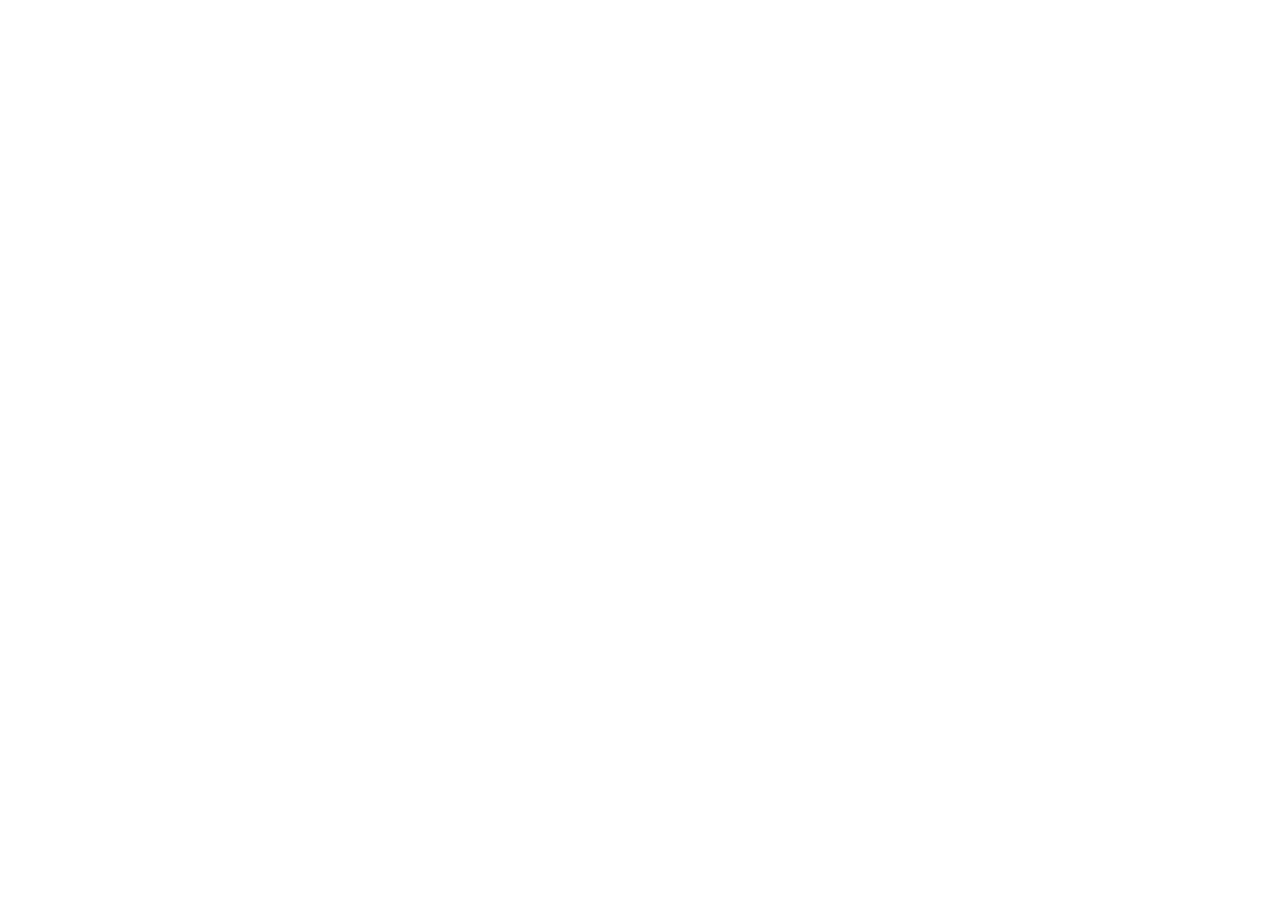
==== index.html @ 4904f3f3 "new project" ====
<!DOCTYPE html>
<html lang="en">
<head>
    <meta charset="UTF-8">
    <meta name="viewport" content="width=device-width, initial-scale=1.0">
    <meta http-equiv="X-UA-Compatible" content="ie=edge">
    <title>Document</title>

<link rel="stylesheet" href="https://stackpath.bootstrapcdn.com/bootstrap/4.3.1/css/bootstrap.min.css" integrity="sha384-ggOyR0iXCbMQv3Xipma34MD+dH/1fQ784/j6cY/iJTQUOhcWr7x9JvoRxT2MZw1T" crossorigin="anonymous">

</head>
<body>
    
<script src="https://cdn.jsdelivr.net/npm/@popperjs/core@2.11.8/dist/umd/popper.min.js" integrity="sha384-I7E8VVD/ismYTF4hNIPjVp/Zjvgyol6VFvRkX/vR+Vc4jQkC+hVqc2pM8ODewa9r" crossorigin="anonymous"></script>
<script src="https://cdn.jsdelivr.net/npm/bootstrap@5.3.8/dist/js/bootstrap.min.js" integrity="sha384-G/EV+4j2dNv+tEPo3++6LCgdCROaejBqfUeNjuKAiuXbjrxilcCdDz6ZAVfHWe1Y" crossorigin="anonymous"></script>
    



</body>
</html>
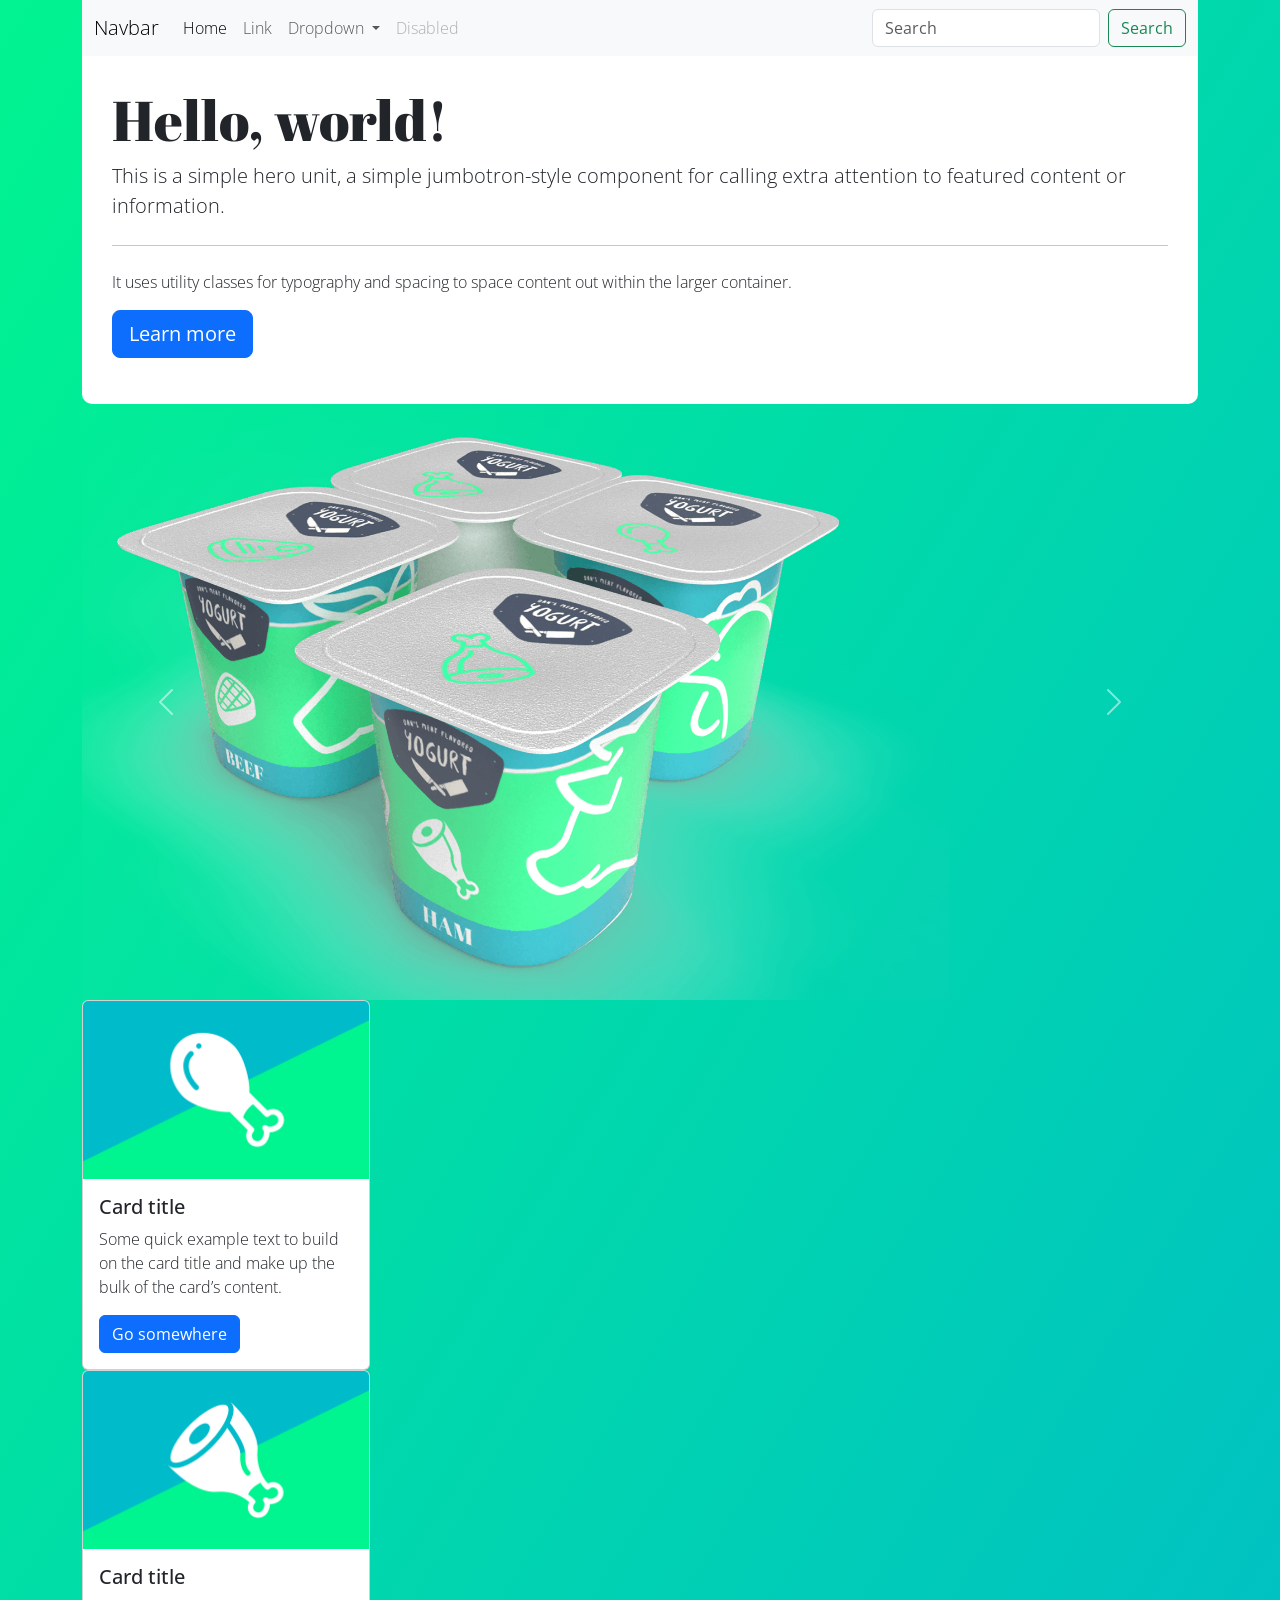
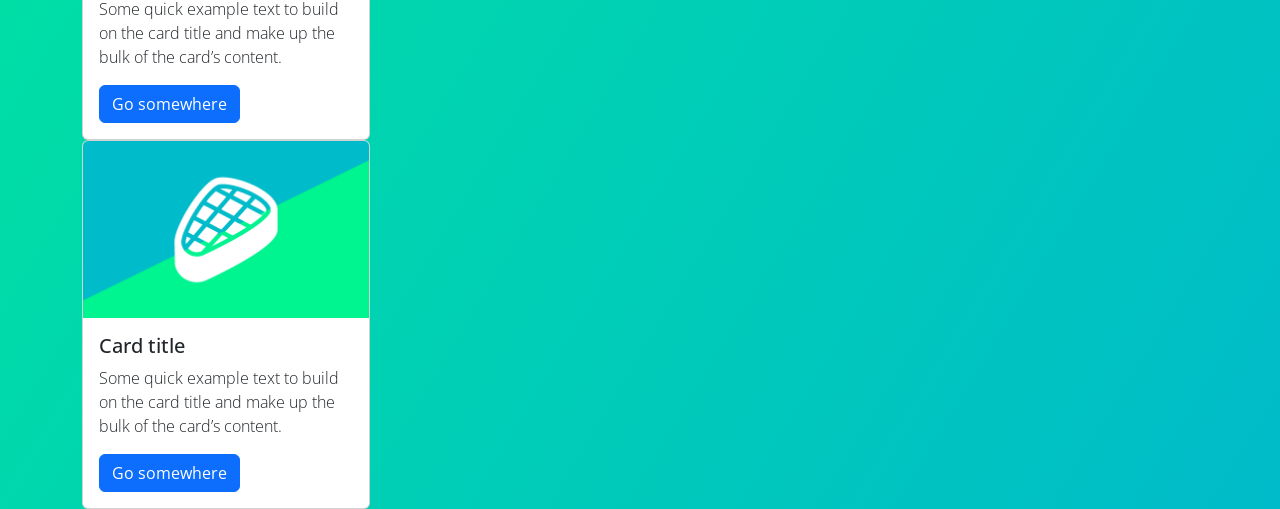
==== commit fa850bd1: "did a bunch of stuff" ====
--- a/index.html
+++ b/index.html
@@ -2,18 +2,133 @@
 <html lang="en">
 <head>
     <meta charset="UTF-8">
-    <meta name="viewport" content="width=device-width, initial-scale=1.0">
+    <meta name="viewport" content="width=device-width, initial-scale=1.0, shrink-to-fit=no"> 
     <meta http-equiv="X-UA-Compatible" content="ie=edge">
     <title>Document</title>
 
-<link rel="stylesheet" href="https://stackpath.bootstrapcdn.com/bootstrap/4.3.1/css/bootstrap.min.css" integrity="sha384-ggOyR0iXCbMQv3Xipma34MD+dH/1fQ784/j6cY/iJTQUOhcWr7x9JvoRxT2MZw1T" crossorigin="anonymous">
+    <link rel="preconnect" href="https://fonts.googleapis.com">
+<link rel="preconnect" href="https://fonts.gstatic.com" crossorigin>
+<link href="https://fonts.googleapis.com/css2?family=Abril+Fatface&family=Open+Sans:ital,wght@0,300..800;1,300..800&display=swap" rel="stylesheet">
+<!-- bootstrap 5.3.8 CSS -->
+<link href="https://cdn.jsdelivr.net/npm/bootstrap@5.3.8/dist/css/bootstrap.min.css" rel="stylesheet" integrity="sha384-sRIl4kxILFvY47J16cr9ZwB07vP4J8+LH7qKQnuqkuIAvNWLzeN8tE5YBujZqJLB" crossorigin="anonymous">
+<link rel="stylesheet" href="./style.css">
 
 </head>
 <body>
+ 
+    <div class=" container">
+
+        <!-- navigation bar -->
+        <nav class="navbar navbar-expand-lg bg-body-tertiary">
+  <div class="container-fluid">
+    <a class="navbar-brand" href="#">Navbar</a>
+    <button class="navbar-toggler" type="button" data-bs-toggle="collapse" data-bs-target="#navbarSupportedContent" aria-controls="navbarSupportedContent" aria-expanded="false" aria-label="Toggle navigation">
+      <span class="navbar-toggler-icon"></span>
+    </button>
+    <div class="collapse navbar-collapse" id="navbarSupportedContent">
+      <ul class="navbar-nav me-auto mb-2 mb-lg-0">
+        <li class="nav-item">
+          <a class="nav-link active" aria-current="page" href="#">Home</a>
+        </li>
+        <li class="nav-item">
+          <a class="nav-link" href="#">Link</a>
+        </li>
+        <li class="nav-item dropdown">
+          <a class="nav-link dropdown-toggle" href="#" role="button" data-bs-toggle="dropdown" aria-expanded="false">
+            Dropdown
+          </a>
+          <ul class="dropdown-menu">
+            <li><a class="dropdown-item" href="#">Action</a></li>
+            <li><a class="dropdown-item" href="#">Another action</a></li>
+            <li><hr class="dropdown-divider"></li>
+            <li><a class="dropdown-item" href="#">Something else here</a></li>
+          </ul>
+        </li>
+        <li class="nav-item">
+          <a class="nav-link disabled" aria-disabled="true">Disabled</a>
+        </li>
+      </ul>
+      <form class="d-flex" role="search">
+        <input class="form-control me-2" type="search" placeholder="Search" aria-label="Search"/>
+        <button class="btn btn-outline-success" type="submit">Search</button>
+      </form>
+    </div>
+  </div>
+</nav>
+
+<!-- Jumbotron -->
+
+<div class="jumbotron">
+  <h1 class="display-4">Hello, world!</h1>
+  <p class="lead">This is a simple hero unit, a simple jumbotron-style component for calling extra attention to featured content or information.</p>
+  <hr class="my-4">
+  <p>It uses utility classes for typography and spacing to space content out within the larger container.</p>
+  <p class="lead">
+    <a class="btn btn-primary btn-lg" href="#" role="button">Learn more</a>
+  </p>
+</div>
+<!-- carousel -->
+<div id="carouselExampleAutoplaying" class="carousel slide" data-bs-ride="carousel">
+  <div class="carousel-inner">
+    <div class="carousel-item active">
+      <img src="./img/yogurt-1.png" class="d-block w-100" alt="...">
+    </div>
+    <div class="carousel-item">
+      <img src="./img/yogurt-2.png" class="d-block w-100" alt="...">
+    </div>
+    <div class="carousel-item">
+      <img src="./img/yogurt-3.png" class="d-block w-100" alt="...">
+    </div>
+  </div>
+  <button class="carousel-control-prev" type="button" data-bs-target="#carouselExampleAutoplaying" data-bs-slide="prev">
+    <span class="carousel-control-prev-icon" aria-hidden="true"></span>
+    <span class="visually-hidden">Previous</span>
+  </button>
+  <button class="carousel-control-next" type="button" data-bs-target="#carouselExampleAutoplaying" data-bs-slide="next">
+    <span class="carousel-control-next-icon" aria-hidden="true"></span>
+    <span class="visually-hidden">Next</span>
+  </button>
+</div>
+
+<!-- cards -->
+ <div class="card" style="width: 18rem;">
+  <img src="./img/product1.png" class="card-img-top" alt="...">
+  <div class="card-body">
+    <h5 class="card-title">Card title</h5>
+    <p class="card-text">Some quick example text to build on the card title and make up the bulk of the card’s content.</p>
+    <a href="#" class="btn btn-primary">Go somewhere</a>
+  </div>
+</div>
+
+<div class="card" style="width: 18rem;">
+  <img src="./img/product2.png" class="card-img-top" alt="...">
+  <div class="card-body">
+    <h5 class="card-title">Card title</h5>
+    <p class="card-text">Some quick example text to build on the card title and make up the bulk of the card’s content.</p>
+    <a href="#" class="btn btn-primary">Go somewhere</a>
+  </div>
+</div>
+
+<div class="card" style="width: 18rem;">
+  <img src="./img/product3.png" class="card-img-top" alt="...">
+  <div class="card-body">
+    <h5 class="card-title">Card title</h5>
+    <p class="card-text">Some quick example text to build on the card title and make up the bulk of the card’s content.</p>
+    <a href="#" class="btn btn-primary">Go somewhere</a>
+  </div>
+</div>
+
+
+    </div>
+        
+   
+
+    <!-- this is bootstrapJS -->
     
-<script src="https://cdn.jsdelivr.net/npm/@popperjs/core@2.11.8/dist/umd/popper.min.js" integrity="sha384-I7E8VVD/ismYTF4hNIPjVp/Zjvgyol6VFvRkX/vR+Vc4jQkC+hVqc2pM8ODewa9r" crossorigin="anonymous"></script>
-<script src="https://cdn.jsdelivr.net/npm/bootstrap@5.3.8/dist/js/bootstrap.min.js" integrity="sha384-G/EV+4j2dNv+tEPo3++6LCgdCROaejBqfUeNjuKAiuXbjrxilcCdDz6ZAVfHWe1Y" crossorigin="anonymous"></script>
-    
+<!-- <script src="https://cdn.jsdelivr.net/npm/@popperjs/core@2.11.8/dist/umd/popper.min.js" integrity="sha384-I7E8VVD/ismYTF4hNIPjVp/Zjvgyol6VFvRkX/vR+Vc4jQkC+hVqc2pM8ODewa9r" crossorigin="anonymous"></script>
+<script src="https://cdn.jsdelivr.net/npm/bootstrap@5.3.8/dist/js/bootstrap.min.js" integrity="sha384-G/EV+4j2dNv+tEPo3++6LCgdCROaejBqfUeNjuKAiuXbjrxilcCdDz6ZAVfHWe1Y" crossorigin="anonymous"></script> -->
+  
+<script src="https://cdn.jsdelivr.net/npm/bootstrap@5.3.8/dist/js/bootstrap.bundle.min.js" integrity="sha384-FKyoEForCGlyvwx9Hj09JcYn3nv7wiPVlz7YYwJrWVcXK/BmnVDxM+D2scQbITxI" crossorigin="anonymous"></script>
 
 
 
--- a/style.css
+++ b/style.css
@@ -0,0 +1,17 @@
+body {
+    font-family: 'Open Sans', sans-serif;
+    font-weight: 300;
+    background-image: linear-gradient(to bottom right, #00F490 0%, #00BBC9 100%);
+}
+
+h1 {
+    font-family: 'Abril Fatface', cursive;
+    
+}
+
+.jumbotron {
+    background-color: rgb(255, 255, 255);
+    padding: 30px;
+    border-radius: 0 0 10px 10px;
+}
+
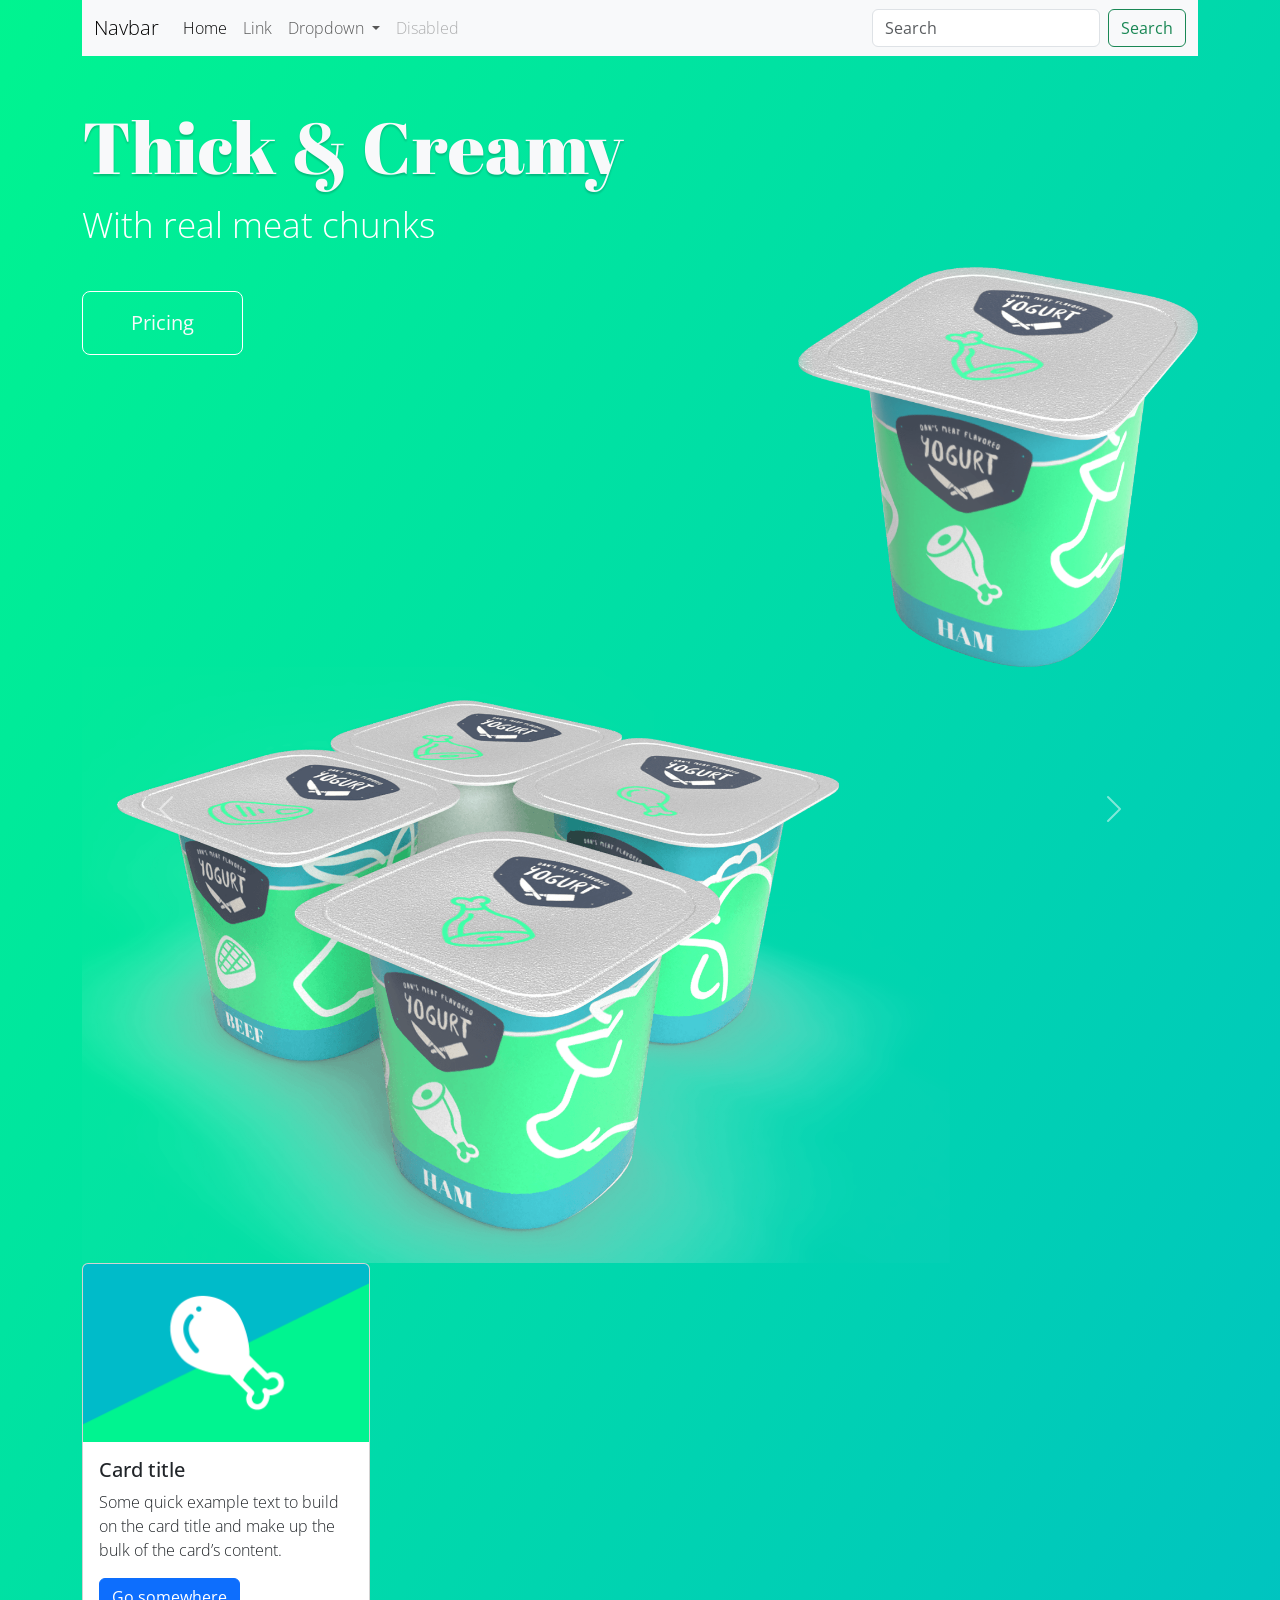
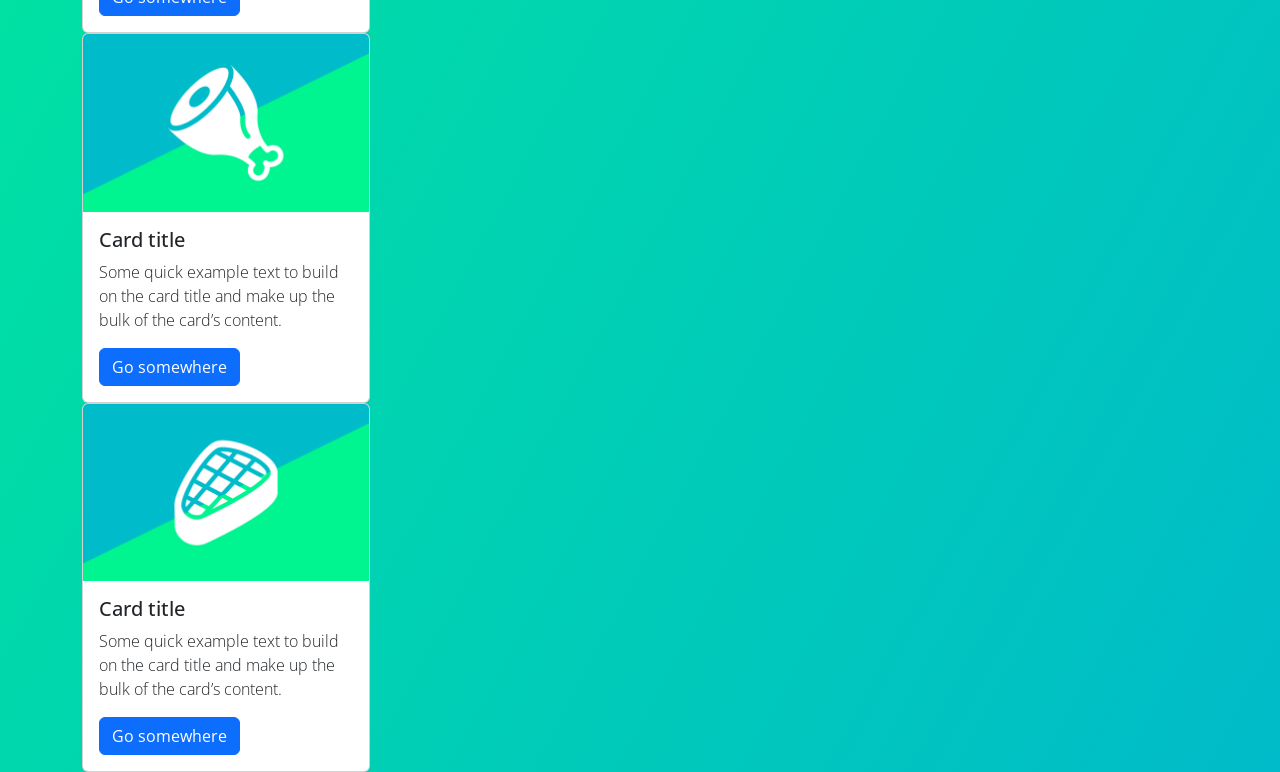
==== commit 8583566a: "did a bunch of stuff 2" ====
--- a/index.html
+++ b/index.html
@@ -59,14 +59,16 @@
 <!-- Jumbotron -->
 
 <div class="jumbotron">
-  <h1 class="display-4">Hello, world!</h1>
-  <p class="lead">This is a simple hero unit, a simple jumbotron-style component for calling extra attention to featured content or information.</p>
-  <hr class="my-4">
-  <p>It uses utility classes for typography and spacing to space content out within the larger container.</p>
-  <p class="lead">
-    <a class="btn btn-primary btn-lg" href="#" role="button">Learn more</a>
-  </p>
+  <h1 class="display-2 text-light drop-shadow mt-5">Thick & Creamy </h1>
+  <p class="lead">With real meat chunks</p>
+  
+    <a class="btn btn-outline-light btn-lg mt-4 px-5 py-3 " href="#" role="button">Pricing</a>
+  
+<img src="img/hero1.png" alt="hero image "class="rounded float-end" style="width: 400px; height: 400px; ">
+
 </div>
+
+
 <!-- carousel -->
 <div id="carouselExampleAutoplaying" class="carousel slide" data-bs-ride="carousel">
   <div class="carousel-inner">
@@ -124,9 +126,6 @@
    
 
     <!-- this is bootstrapJS -->
-    
-<!-- <script src="https://cdn.jsdelivr.net/npm/@popperjs/core@2.11.8/dist/umd/popper.min.js" integrity="sha384-I7E8VVD/ismYTF4hNIPjVp/Zjvgyol6VFvRkX/vR+Vc4jQkC+hVqc2pM8ODewa9r" crossorigin="anonymous"></script>
-<script src="https://cdn.jsdelivr.net/npm/bootstrap@5.3.8/dist/js/bootstrap.min.js" integrity="sha384-G/EV+4j2dNv+tEPo3++6LCgdCROaejBqfUeNjuKAiuXbjrxilcCdDz6ZAVfHWe1Y" crossorigin="anonymous"></script> -->
   
 <script src="https://cdn.jsdelivr.net/npm/bootstrap@5.3.8/dist/js/bootstrap.bundle.min.js" integrity="sha384-FKyoEForCGlyvwx9Hj09JcYn3nv7wiPVlz7YYwJrWVcXK/BmnVDxM+D2scQbITxI" crossorigin="anonymous"></script>
 
--- a/style.css
+++ b/style.css
@@ -1,7 +1,7 @@
 body {
     font-family: 'Open Sans', sans-serif;
     font-weight: 300;
-    background-image: linear-gradient(to bottom right, #00F490 0%, #00BBC9 100%);
+    background-image: linear-gradient(to bottom right, #00F490 , #00BBC9 );
 }
 
 h1 {
@@ -10,8 +10,25 @@
 }
 
 .jumbotron {
-    background-color: rgb(255, 255, 255);
-    padding: 30px;
-    border-radius: 0 0 10px 10px;
+    background-color: rgba(255, 255, 255, 0);
+    
 }
 
+.drop-shadow {
+    text-shadow: 0px 2px 2px rgba(0, 0, 0, 0.196);
+}
+.lead {
+    font-size: 2.2rem;
+    color: white;
+}
+
+.btn-outline-light {
+    border-color: white;
+    
+}
+
+
+.btn-outline-light:hover {
+    background-color: white;
+    
+}
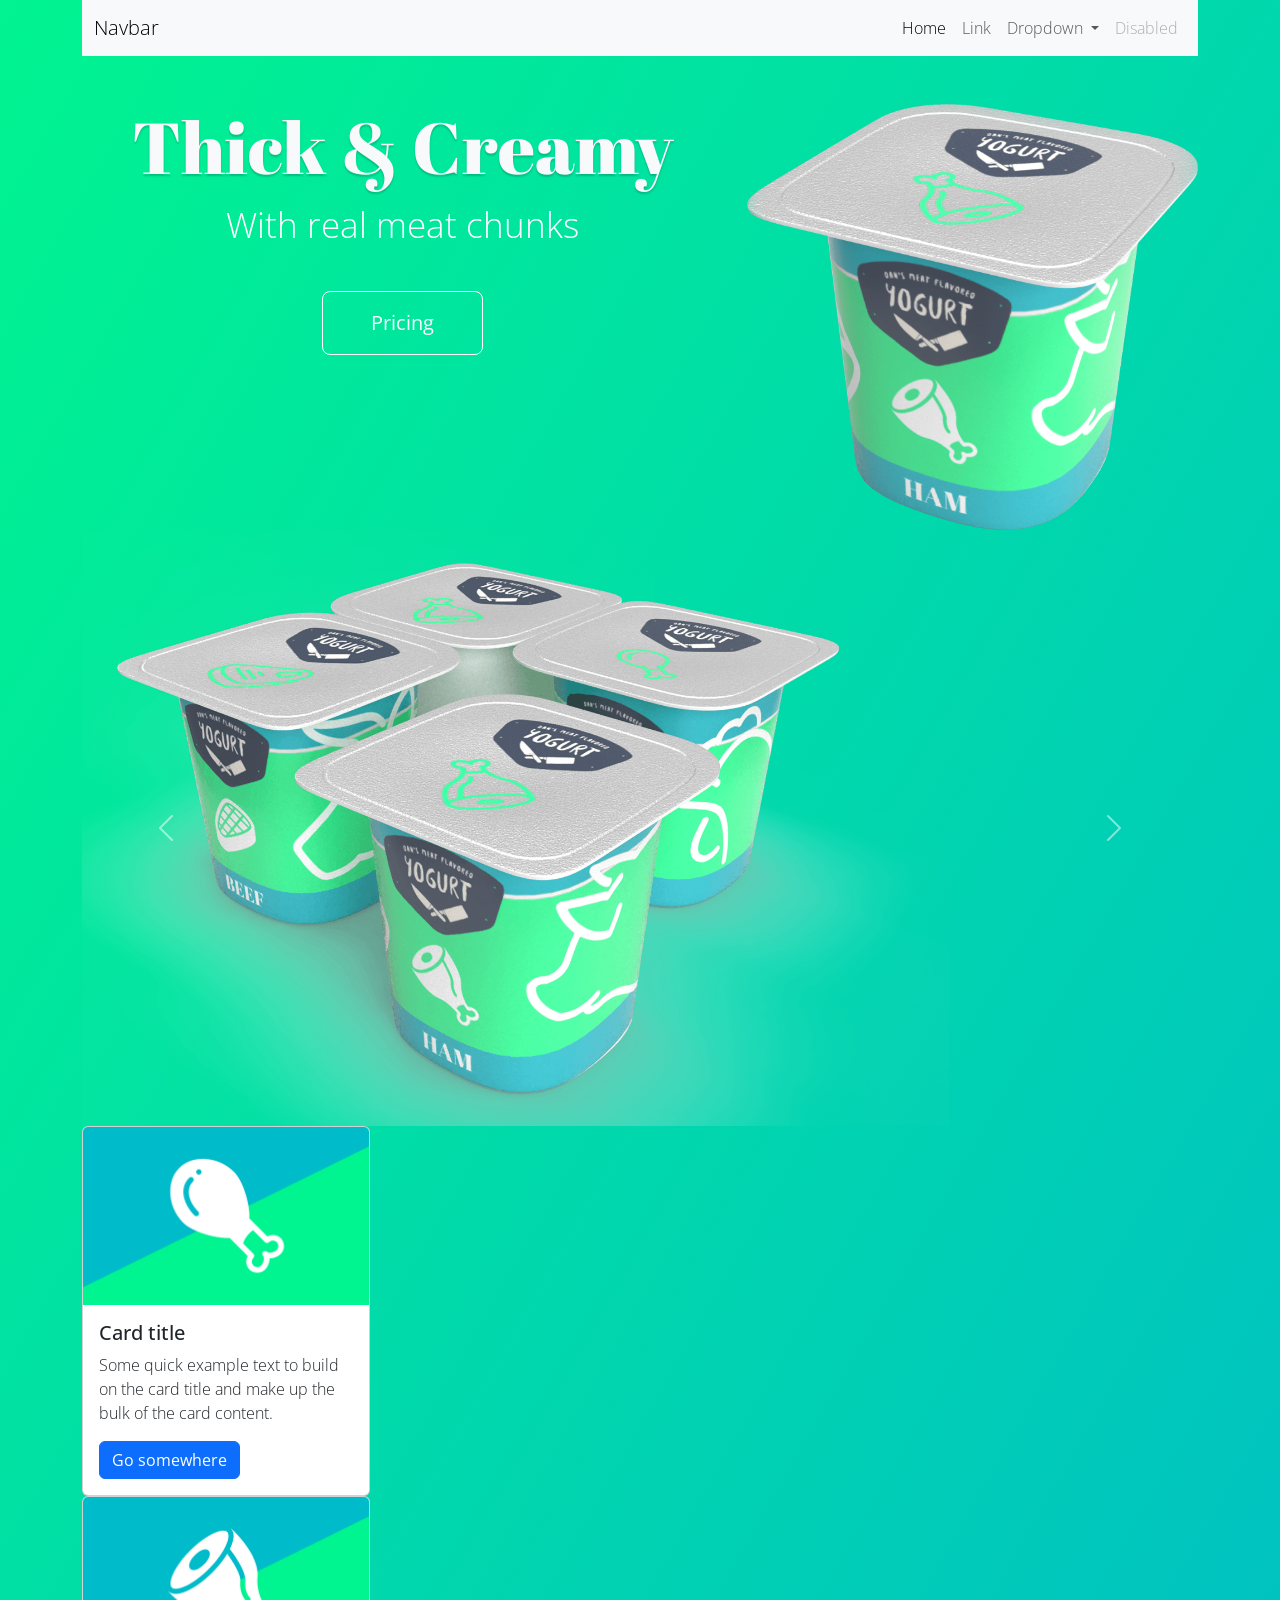
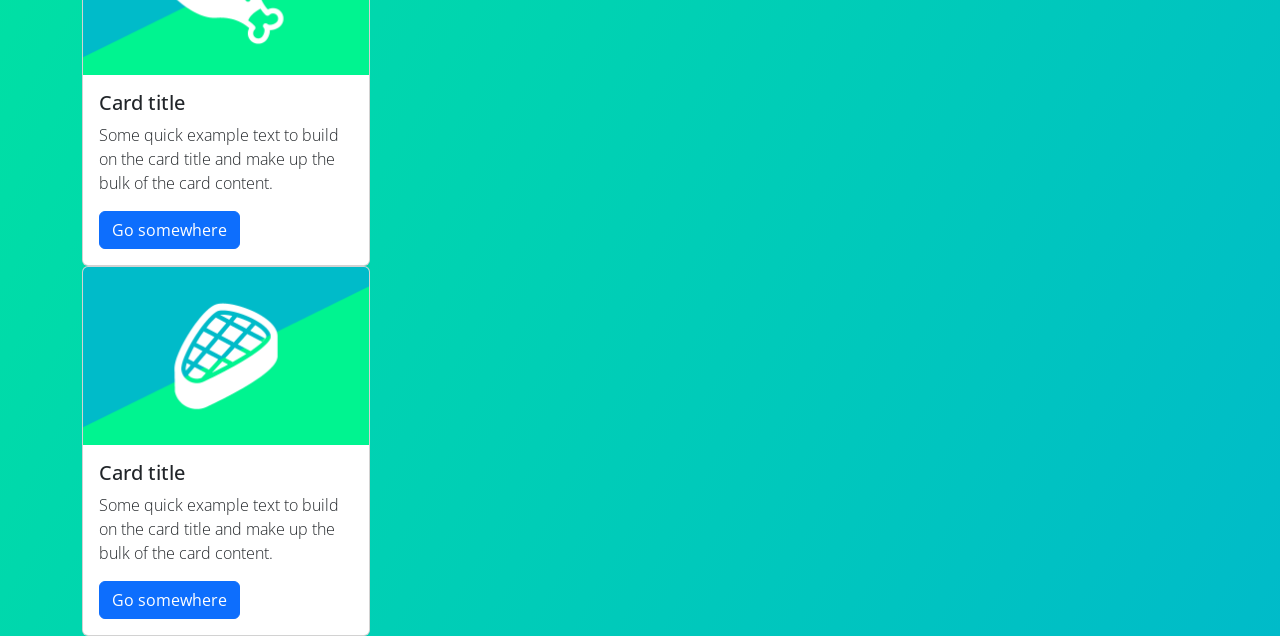
==== commit 9dbdefa0: "navbar" ====
--- a/index.html
+++ b/index.html
@@ -1,135 +1,151 @@
 <!DOCTYPE html>
 <html lang="en">
+
 <head>
-    <meta charset="UTF-8">
-    <meta name="viewport" content="width=device-width, initial-scale=1.0, shrink-to-fit=no"> 
-    <meta http-equiv="X-UA-Compatible" content="ie=edge">
-    <title>Document</title>
+  <meta charset="UTF-8">
+  <meta name="viewport" content="width=device-width, initial-scale=1.0, shrink-to-fit=no">
+  <meta http-equiv="X-UA-Compatible" content="ie=edge">
+  <title>Document</title>
 
-    <link rel="preconnect" href="https://fonts.googleapis.com">
-<link rel="preconnect" href="https://fonts.gstatic.com" crossorigin>
-<link href="https://fonts.googleapis.com/css2?family=Abril+Fatface&family=Open+Sans:ital,wght@0,300..800;1,300..800&display=swap" rel="stylesheet">
-<!-- bootstrap 5.3.8 CSS -->
-<link href="https://cdn.jsdelivr.net/npm/bootstrap@5.3.8/dist/css/bootstrap.min.css" rel="stylesheet" integrity="sha384-sRIl4kxILFvY47J16cr9ZwB07vP4J8+LH7qKQnuqkuIAvNWLzeN8tE5YBujZqJLB" crossorigin="anonymous">
-<link rel="stylesheet" href="./style.css">
+  <link rel="preconnect" href="https://fonts.googleapis.com">
+  <link rel="preconnect" href="https://fonts.gstatic.com" crossorigin>
+  <link
+    href="https://fonts.googleapis.com/css2?family=Abril+Fatface&family=Open+Sans:ital,wght@0,300..800;1,300..800&display=swap"
+    rel="stylesheet">
+  <!-- bootstrap 5.3.8 CSS -->
+  <link href="https://cdn.jsdelivr.net/npm/bootstrap@5.3.8/dist/css/bootstrap.min.css" rel="stylesheet"
+    integrity="sha384-sRIl4kxILFvY47J16cr9ZwB07vP4J8+LH7qKQnuqkuIAvNWLzeN8tE5YBujZqJLB" crossorigin="anonymous">
+  <link rel="stylesheet" href="./style.css">
 
 </head>
+
 <body>
- 
-    <div class=" container">
 
-        <!-- navigation bar -->
-        <nav class="navbar navbar-expand-lg bg-body-tertiary">
-  <div class="container-fluid">
-    <a class="navbar-brand" href="#">Navbar</a>
-    <button class="navbar-toggler" type="button" data-bs-toggle="collapse" data-bs-target="#navbarSupportedContent" aria-controls="navbarSupportedContent" aria-expanded="false" aria-label="Toggle navigation">
-      <span class="navbar-toggler-icon"></span>
-    </button>
-    <div class="collapse navbar-collapse" id="navbarSupportedContent">
-      <ul class="navbar-nav me-auto mb-2 mb-lg-0">
-        <li class="nav-item">
-          <a class="nav-link active" aria-current="page" href="#">Home</a>
-        </li>
-        <li class="nav-item">
-          <a class="nav-link" href="#">Link</a>
-        </li>
-        <li class="nav-item dropdown">
-          <a class="nav-link dropdown-toggle" href="#" role="button" data-bs-toggle="dropdown" aria-expanded="false">
-            Dropdown
-          </a>
-          <ul class="dropdown-menu">
-            <li><a class="dropdown-item" href="#">Action</a></li>
-            <li><a class="dropdown-item" href="#">Another action</a></li>
-            <li><hr class="dropdown-divider"></li>
-            <li><a class="dropdown-item" href="#">Something else here</a></li>
+  <div class=" container">
+
+    <!-- navigation bar -->
+    <nav class="navbar navbar-expand-lg bg-body-tertiary">
+      <div class="container-fluid">
+        <a class="navbar-brand" href="#">Navbar</a>
+        <button class="navbar-toggler" type="button" data-bs-toggle="collapse" data-bs-target="#navbarSupportedContent"
+          aria-controls="navbarSupportedContent" aria-expanded="false" aria-label="Toggle navigation">
+          <span class="navbar-toggler-icon"></span>
+        </button>
+        <div class="collapse navbar-collapse" id="navbarSupportedContent">
+          <ul class="navbar-nav ms-auto mb-2 mb-lg-0">
+            <li class="nav-item">
+              <a class="nav-link active" aria-current="page" href="#">Home</a>
+            </li>
+            <li class="nav-item">
+              <a class="nav-link" href="#">Link</a>
+            </li>
+            <li class="nav-item dropdown">
+              <a class="nav-link dropdown-toggle" href="#" role="button" data-bs-toggle="dropdown"
+                aria-expanded="false">
+                Dropdown
+              </a>
+              <ul class="dropdown-menu">
+                <li><a class="dropdown-item" href="#">Action</a></li>
+                <li><a class="dropdown-item" href="#">Another action</a></li>
+                <li>
+                  <hr class="dropdown-divider">
+                </li>
+                <li><a class="dropdown-item" href="#">Something else here</a></li>
+              </ul>
+            </li>
+            <li class="nav-item">
+              <a class="nav-link disabled" aria-disabled="true">Disabled</a>
+            </li>
           </ul>
-        </li>
-        <li class="nav-item">
-          <a class="nav-link disabled" aria-disabled="true">Disabled</a>
-        </li>
-      </ul>
-      <form class="d-flex" role="search">
-        <input class="form-control me-2" type="search" placeholder="Search" aria-label="Search"/>
-        <button class="btn btn-outline-success" type="submit">Search</button>
-      </form>
+          
+        </div>
+      </div>
+    </nav>
+
+    <!-- Jumbotron -->
+
+    <div class="jumbotron">
+      <div class="row">
+        <div class="col-12 col-md-7 text-center text-md-left"><h1 class="display-2 text-light drop-shadow mt-5">Thick & Creamy </h1>
+      <p class="lead">With real meat chunks</p>
+
+      <a class="btn btn-outline-light btn-lg mt-4 px-5 py-3 mb-5  mb-md-0" href="#" role="button">Pricing</a>
+
+      
+</div>
+        <div class="col-12 col-md-5 mt-5" mt-sm-0><img src="img/hero1.png" alt="hero image" class="img-fluid" ; ></div>
+      </div>
     </div>
-  </div>
-</nav>
 
-<!-- Jumbotron -->
+    <!-- carousel -->
+    <div id="carouselExampleAutoplaying" class="carousel slide" data-bs-ride="carousel">
+      <div class="carousel-inner">
+        <div class="carousel-item active">
+          <img src="./img/yogurt-1.png" class="d-block w-100" alt="...">
+        </div>
+        <div class="carousel-item">
+          <img src="./img/yogurt-2.png" class="d-block w-100" alt="...">
+        </div>
+        <div class="carousel-item">
+          <img src="./img/yogurt-3.png" class="d-block w-100" alt="...">
+        </div>
+      </div>
+      <button class="carousel-control-prev" type="button" data-bs-target="#carouselExampleAutoplaying"
+        data-bs-slide="prev">
+        <span class="carousel-control-prev-icon" aria-hidden="true"></span>
+        <span class="visually-hidden">Previous</span>
+      </button>
+      <button class="carousel-control-next" type="button" data-bs-target="#carouselExampleAutoplaying"
+        data-bs-slide="next">
+        <span class="carousel-control-next-icon" aria-hidden="true"></span>
+        <span class="visually-hidden">Next</span>
+      </button>
+    </div>
 
-<div class="jumbotron">
-  <h1 class="display-2 text-light drop-shadow mt-5">Thick & Creamy </h1>
-  <p class="lead">With real meat chunks</p>
-  
-    <a class="btn btn-outline-light btn-lg mt-4 px-5 py-3 " href="#" role="button">Pricing</a>
-  
-<img src="img/hero1.png" alt="hero image "class="rounded float-end" style="width: 400px; height: 400px; ">
+    <!-- cards -->
+    <div class="card" style="width: 18rem;">
+      <img src="./img/product1.png" class="card-img-top" alt="...">
+      <div class="card-body">
+        <h5 class="card-title">Card title</h5>
+        <p class="card-text">Some quick example text to build on the card title and make up the bulk of the card
+          content.</p>
+        <a href="#" class="btn btn-primary">Go somewhere</a>
+      </div>
+    </div>
 
-</div>
+    <div class="card" style="width: 18rem;">
+      <img src="./img/product2.png" class="card-img-top" alt="...">
+      <div class="card-body">
+        <h5 class="card-title">Card title</h5>
+        <p class="card-text">Some quick example text to build on the card title and make up the bulk of the card
+          content.</p>
+        <a href="#" class="btn btn-primary">Go somewhere</a>
+      </div>
+    </div>
+
+    <div class="card" style="width: 18rem;">
+      <img src="./img/product3.png" class="card-img-top" alt="...">
+      <div class="card-body">
+        <h5 class="card-title">Card title</h5>
+        <p class="card-text">Some quick example text to build on the card title and make up the bulk of the card
+          content.</p>
+        <a href="#" class="btn btn-primary">Go somewhere</a>
+      </div>
+    </div>
 
 
-<!-- carousel -->
-<div id="carouselExampleAutoplaying" class="carousel slide" data-bs-ride="carousel">
-  <div class="carousel-inner">
-    <div class="carousel-item active">
-      <img src="./img/yogurt-1.png" class="d-block w-100" alt="...">
-    </div>
-    <div class="carousel-item">
-      <img src="./img/yogurt-2.png" class="d-block w-100" alt="...">
-    </div>
-    <div class="carousel-item">
-      <img src="./img/yogurt-3.png" class="d-block w-100" alt="...">
-    </div>
   </div>
-  <button class="carousel-control-prev" type="button" data-bs-target="#carouselExampleAutoplaying" data-bs-slide="prev">
-    <span class="carousel-control-prev-icon" aria-hidden="true"></span>
-    <span class="visually-hidden">Previous</span>
-  </button>
-  <button class="carousel-control-next" type="button" data-bs-target="#carouselExampleAutoplaying" data-bs-slide="next">
-    <span class="carousel-control-next-icon" aria-hidden="true"></span>
-    <span class="visually-hidden">Next</span>
-  </button>
-</div>
-
-<!-- cards -->
- <div class="card" style="width: 18rem;">
-  <img src="./img/product1.png" class="card-img-top" alt="...">
-  <div class="card-body">
-    <h5 class="card-title">Card title</h5>
-    <p class="card-text">Some quick example text to build on the card title and make up the bulk of the card’s content.</p>
-    <a href="#" class="btn btn-primary">Go somewhere</a>
-  </div>
-</div>
-
-<div class="card" style="width: 18rem;">
-  <img src="./img/product2.png" class="card-img-top" alt="...">
-  <div class="card-body">
-    <h5 class="card-title">Card title</h5>
-    <p class="card-text">Some quick example text to build on the card title and make up the bulk of the card’s content.</p>
-    <a href="#" class="btn btn-primary">Go somewhere</a>
-  </div>
-</div>
-
-<div class="card" style="width: 18rem;">
-  <img src="./img/product3.png" class="card-img-top" alt="...">
-  <div class="card-body">
-    <h5 class="card-title">Card title</h5>
-    <p class="card-text">Some quick example text to build on the card title and make up the bulk of the card’s content.</p>
-    <a href="#" class="btn btn-primary">Go somewhere</a>
-  </div>
-</div>
 
 
-    </div>
-        
-   
 
-    <!-- this is bootstrapJS -->
-  
-<script src="https://cdn.jsdelivr.net/npm/bootstrap@5.3.8/dist/js/bootstrap.bundle.min.js" integrity="sha384-FKyoEForCGlyvwx9Hj09JcYn3nv7wiPVlz7YYwJrWVcXK/BmnVDxM+D2scQbITxI" crossorigin="anonymous"></script>
+  <!-- this is bootstrapJS -->
+
+  <script src="https://cdn.jsdelivr.net/npm/bootstrap@5.3.8/dist/js/bootstrap.bundle.min.js"
+    integrity="sha384-FKyoEForCGlyvwx9Hj09JcYn3nv7wiPVlz7YYwJrWVcXK/BmnVDxM+D2scQbITxI"
+    crossorigin="anonymous"></script>
 
 
 
 </body>
+
 </html>
--- a/style.css
+++ b/style.css
@@ -31,4 +31,10 @@
 .btn-outline-light:hover {
     background-color: white;
     
-}+}
+
+.mx-auto
+{
+    margin-right: none;
+}
+
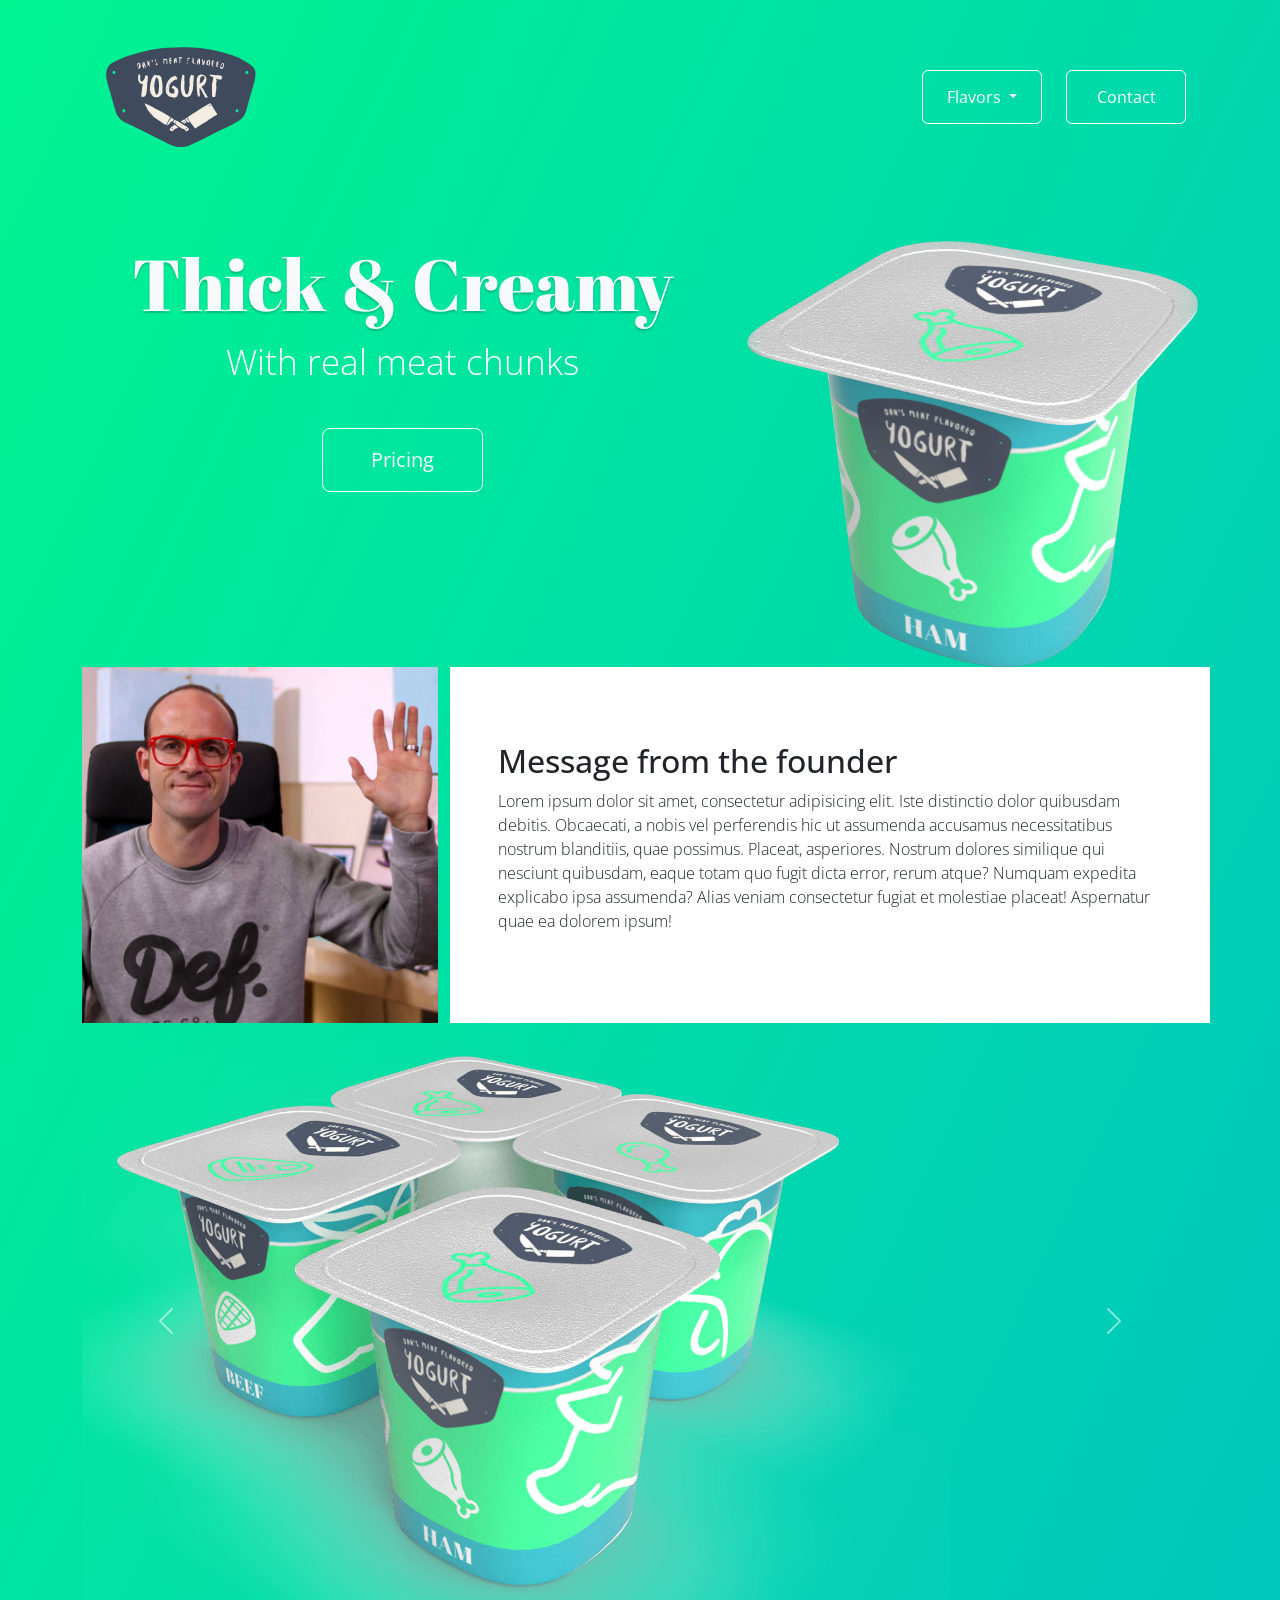
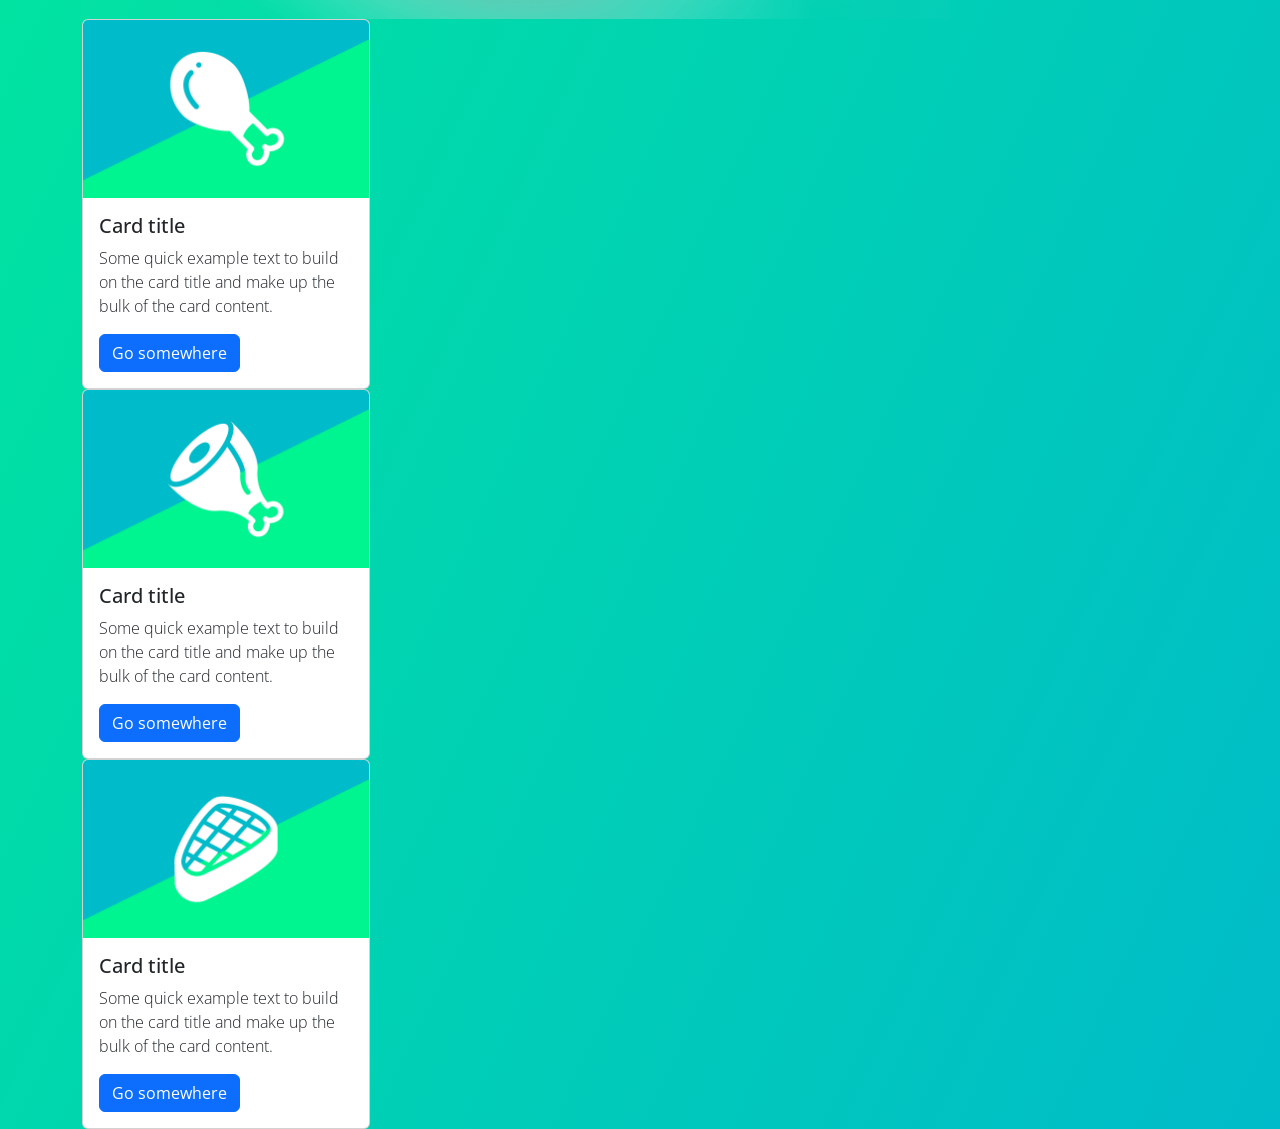
==== commit 5c098d84: "navbar and founder section" ====
--- a/index.html
+++ b/index.html
@@ -24,38 +24,46 @@
   <div class=" container">
 
     <!-- navigation bar -->
-    <nav class="navbar navbar-expand-lg bg-body-tertiary">
+    <nav class="navbar navbar-expand-lg navbar-dark sticky-top">
       <div class="container-fluid">
-        <a class="navbar-brand" href="#">Navbar</a>
+       <nav class="navbar ">
+  <div class="container-fluid">
+    <a class="navbar-brand" href="index.html">
+      <img src="./img/logo-dans-meat-yogurt.svg" alt="Dans Meat Yogurt logo" width="150" height="150" class="d-inline-block align-text-top">
+      
+    </a>
+  </div>
+</nav>
         <button class="navbar-toggler" type="button" data-bs-toggle="collapse" data-bs-target="#navbarSupportedContent"
           aria-controls="navbarSupportedContent" aria-expanded="false" aria-label="Toggle navigation">
           <span class="navbar-toggler-icon"></span>
         </button>
+
+            <!-- BUTTON DROPDOWN -->
+
         <div class="collapse navbar-collapse" id="navbarSupportedContent">
-          <ul class="navbar-nav ms-auto mb-2 mb-lg-0">
-            <li class="nav-item">
-              <a class="nav-link active" aria-current="page" href="#">Home</a>
-            </li>
-            <li class="nav-item">
-              <a class="nav-link" href="#">Link</a>
-            </li>
-            <li class="nav-item dropdown">
-              <a class="nav-link dropdown-toggle" href="#" role="button" data-bs-toggle="dropdown"
+          <ul class="navbar-nav ms-auto mb-2 mb-lg-0 float-end">
+            
+           <li class="nav-item dropdown btn btn-outline-light me-4"  style="width: 120px;">
+              <a class="nav-link dropdown-toggle text-white " href="#" role="button" data-bs-toggle="dropdown"
                 aria-expanded="false">
-                Dropdown
+                Flavors
               </a>
               <ul class="dropdown-menu">
-                <li><a class="dropdown-item" href="#">Action</a></li>
-                <li><a class="dropdown-item" href="#">Another action</a></li>
-                <li>
-                  <hr class="dropdown-divider">
-                </li>
-                <li><a class="dropdown-item" href="#">Something else here</a></li>
+                <li><a class="dropdown-item" href="#">Ham</a></li>
+                <li><a class="dropdown-item" href="#">Beef</a></li>
+                <li><a class="dropdown-item" href="#">Chicken</a></li>
+                <li><a class="dropdown-item" href="#">Fish</a></li>
               </ul>
             </li>
-            <li class="nav-item">
-              <a class="nav-link disabled" aria-disabled="true">Disabled</a>
+
+            <!-- BUTTON NORMAL -->
+
+            <li class="nav-item btn btn-outline-light " style="width: 120px;">
+              <a class="nav-link text-white" href="#">Contact</a>
             </li>
+            
+          
           </ul>
           
         </div>
@@ -76,6 +84,23 @@
         <div class="col-12 col-md-5 mt-5" mt-sm-0><img src="img/hero1.png" alt="hero image" class="img-fluid" ; ></div>
       </div>
     </div>
+
+
+      <!-- Faunders Message -->
+
+      <div class="row">
+        <div class="col-12 col-md-4">
+          <img src="./img/headshot-dan.jpg" alt="Daniel Waltter Scott- meat yougurt founder" class="img-fluid">
+          
+        </div>
+        <div class="col-12 col-md-8 bg-white p-5 d-flex align-items-center">
+          <section>
+            <h2 >Message from the founder</h2>
+            <p>Lorem ipsum dolor sit amet, consectetur adipisicing elit. Iste distinctio dolor quibusdam debitis. Obcaecati, a nobis vel perferendis hic ut assumenda accusamus necessitatibus nostrum blanditiis, quae possimus. Placeat, asperiores. Nostrum dolores similique qui nesciunt quibusdam, eaque totam quo fugit dicta error, rerum atque? Numquam expedita explicabo ipsa assumenda? Alias veniam consectetur fugiat et molestiae placeat! Aspernatur quae ea dolorem ipsum!</p>
+          </section>
+</div>
+      </div>
+
 
     <!-- carousel -->
     <div id="carouselExampleAutoplaying" class="carousel slide" data-bs-ride="carousel">
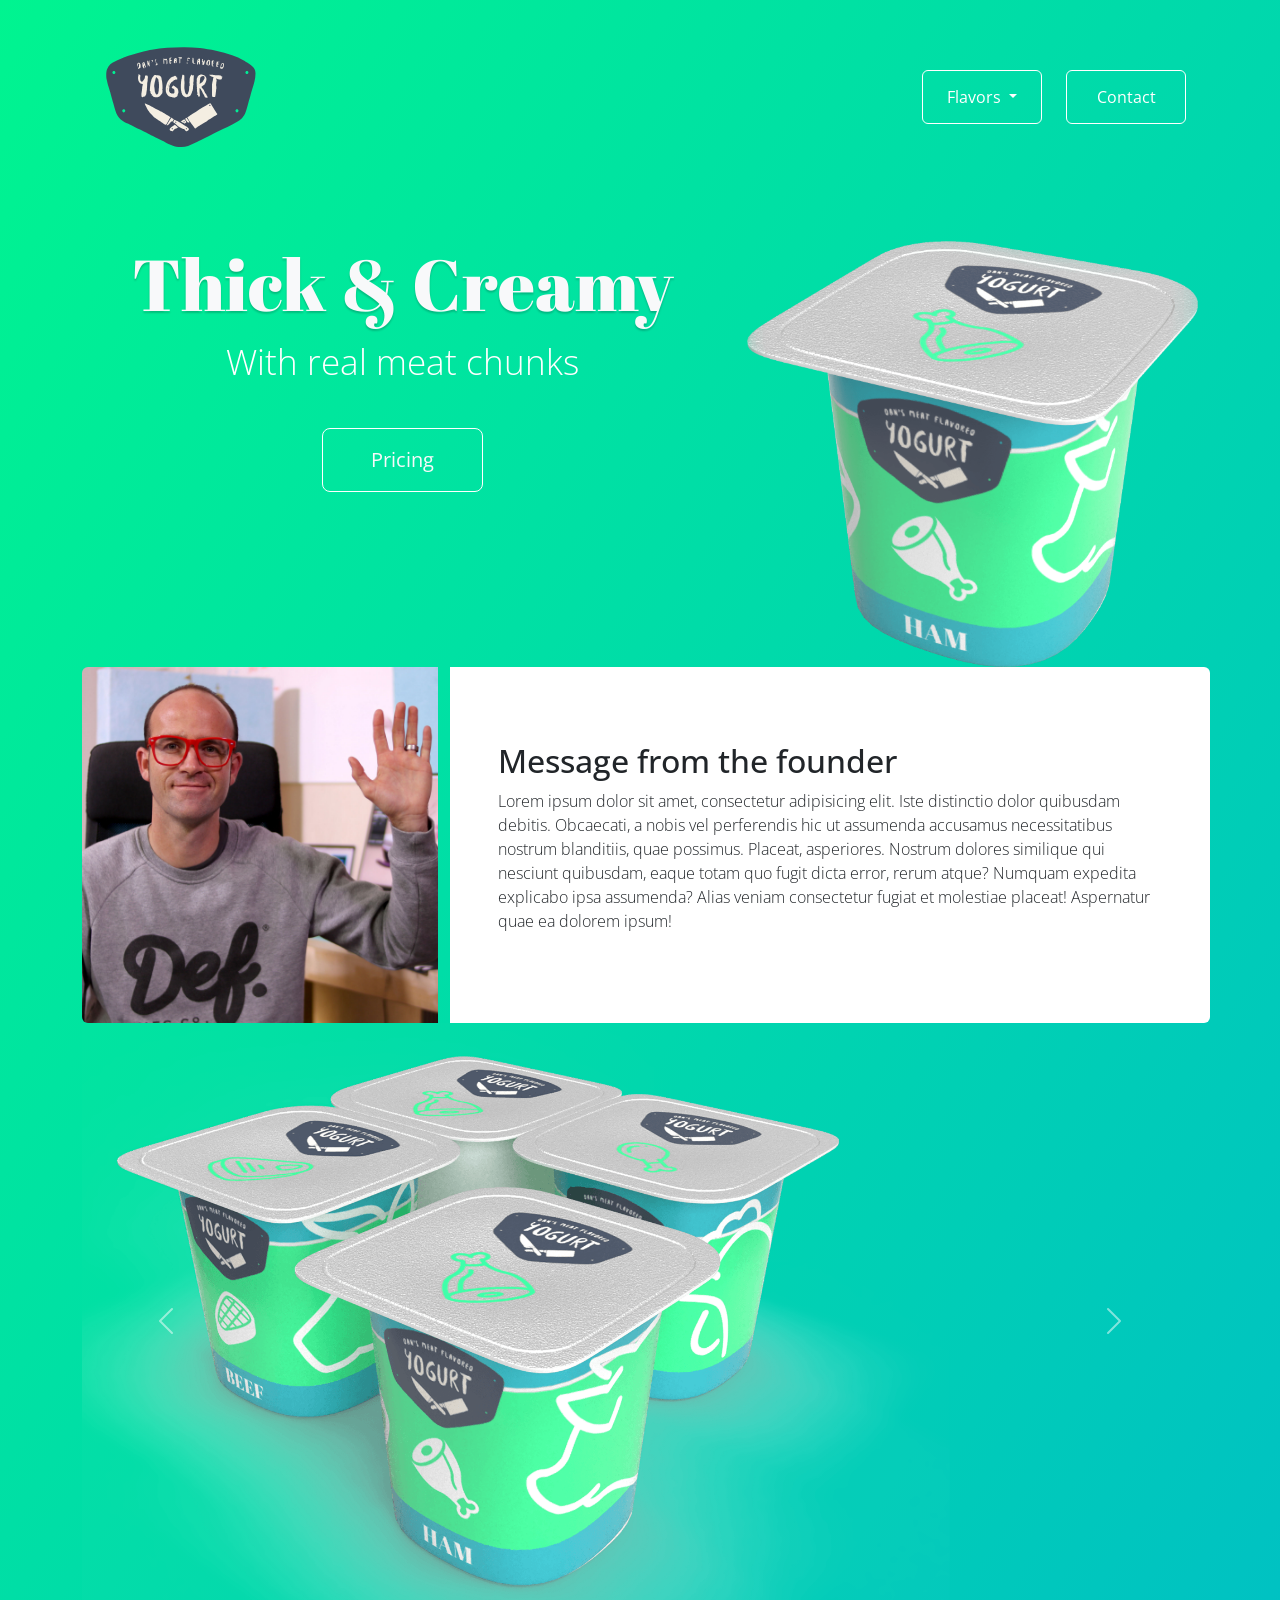
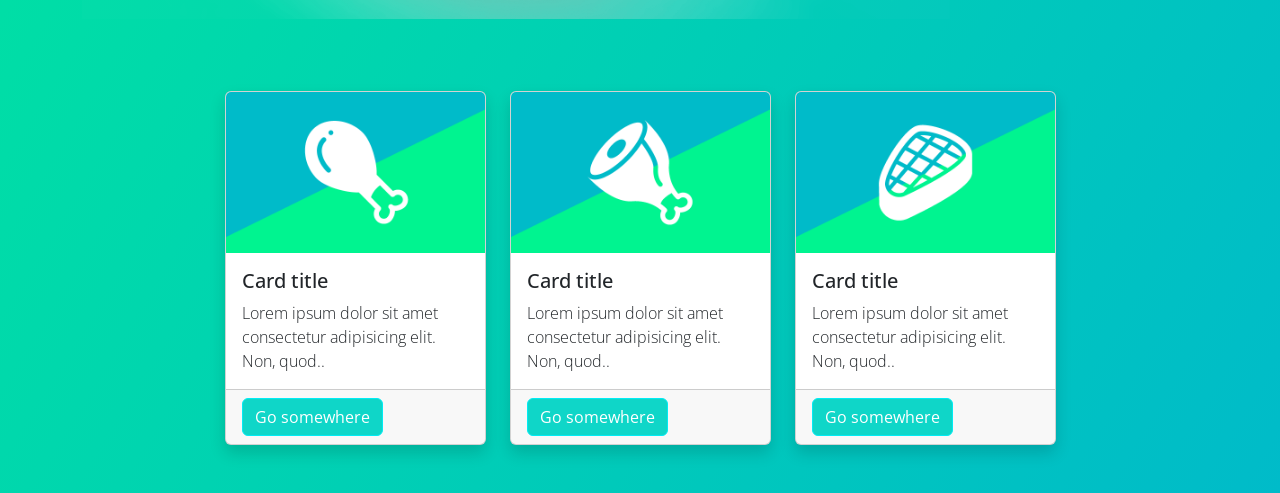
==== commit 90679f16: "finished the site" ====
--- a/index.html
+++ b/index.html
@@ -90,10 +90,10 @@
 
       <div class="row">
         <div class="col-12 col-md-4">
-          <img src="./img/headshot-dan.jpg" alt="Daniel Waltter Scott- meat yougurt founder" class="img-fluid">
+          <img src="./img/headshot-dan.jpg" alt="Daniel Waltter Scott- meat yougurt founder" class="img-fluid rounded-start border border-0">
           
         </div>
-        <div class="col-12 col-md-8 bg-white p-5 d-flex align-items-center">
+        <div class="col-12 col-md-8 bg-white p-5 d-flex align-items-center border border-dark rounded-end border border-0">
           <section>
             <h2 >Message from the founder</h2>
             <p>Lorem ipsum dolor sit amet, consectetur adipisicing elit. Iste distinctio dolor quibusdam debitis. Obcaecati, a nobis vel perferendis hic ut assumenda accusamus necessitatibus nostrum blanditiis, quae possimus. Placeat, asperiores. Nostrum dolores similique qui nesciunt quibusdam, eaque totam quo fugit dicta error, rerum atque? Numquam expedita explicabo ipsa assumenda? Alias veniam consectetur fugiat et molestiae placeat! Aspernatur quae ea dolorem ipsum!</p>
@@ -103,60 +103,71 @@
 
 
     <!-- carousel -->
-    <div id="carouselExampleAutoplaying" class="carousel slide" data-bs-ride="carousel">
-      <div class="carousel-inner">
-        <div class="carousel-item active">
-          <img src="./img/yogurt-1.png" class="d-block w-100" alt="...">
-        </div>
-        <div class="carousel-item">
-          <img src="./img/yogurt-2.png" class="d-block w-100" alt="...">
-        </div>
-        <div class="carousel-item">
-          <img src="./img/yogurt-3.png" class="d-block w-100" alt="...">
-        </div>
-      </div>
-      <button class="carousel-control-prev" type="button" data-bs-target="#carouselExampleAutoplaying"
-        data-bs-slide="prev">
-        <span class="carousel-control-prev-icon" aria-hidden="true"></span>
-        <span class="visually-hidden">Previous</span>
-      </button>
-      <button class="carousel-control-next" type="button" data-bs-target="#carouselExampleAutoplaying"
-        data-bs-slide="next">
-        <span class="carousel-control-next-icon" aria-hidden="true"></span>
-        <span class="visually-hidden">Next</span>
-      </button>
+    
+    <div id="carouselExampleAutoplaying" class="carousel slide  d-sm-none d-md-block " data-bs-ride="carousel  ">
+  <div class="carousel-inner">
+    <div class="carousel-item active">
+      <img src="./img/yogurt-1.png" class="d-block w-100" alt="...">
     </div>
+    <div class="carousel-item">
+      <img src="./img/yogurt-2.png" class="d-block w-100" alt="...">
+    </div>
+    <div class="carousel-item">
+      <img src="./img/yogurt-3.png" class="d-block w-100" alt="...">
+    </div>
+  </div>
+  <button class="carousel-control-prev" type="button" data-bs-target="#carouselExampleAutoplaying" data-bs-slide="prev">
+    <span class="carousel-control-prev-icon" aria-hidden="true"></span>
+    <span class="visually-hidden">Previous</span>
+  </button>
+  <button class="carousel-control-next" type="button" data-bs-target="#carouselExampleAutoplaying" data-bs-slide="next">
+    <span class="carousel-control-next-icon" aria-hidden="true"></span>
+    <span class="visually-hidden">Next</span>
+  </button>
+</div>
+
+
 
     <!-- cards -->
-    <div class="card" style="width: 18rem;">
+   
+    <div class="row row-cols-1 row-cols-md-4 g-4 d-flex justify-content-center my-5">
+  <div class="col">
+    <div class="card shadow ">
       <img src="./img/product1.png" class="card-img-top" alt="...">
       <div class="card-body">
         <h5 class="card-title">Card title</h5>
-        <p class="card-text">Some quick example text to build on the card title and make up the bulk of the card
-          content.</p>
-        <a href="#" class="btn btn-primary">Go somewhere</a>
+        <p class="card-text">Lorem ipsum dolor sit amet consectetur adipisicing elit. Non, quod..</p>
+      </div>
+      <div class="card-footer">
+        <a href="https://anamoraru06-maker.github.io/Mobilebitkerepairs/index.html" class="btn btn-primary stretched-link">Go somewhere</a>
       </div>
     </div>
-
-    <div class="card" style="width: 18rem;">
+  </div>
+  <div class="col">
+    <div class="card shadow">
       <img src="./img/product2.png" class="card-img-top" alt="...">
       <div class="card-body">
         <h5 class="card-title">Card title</h5>
-        <p class="card-text">Some quick example text to build on the card title and make up the bulk of the card
-          content.</p>
-        <a href="#" class="btn btn-primary">Go somewhere</a>
+        <p class="card-text">Lorem ipsum dolor sit amet consectetur adipisicing elit. Non, quod..</p>
+      </div>
+      <div class="card-footer">
+        <a href="https://anamoraru06-maker.github.io/Logo-Design/#" class="btn btn-primary stretched-link">Go somewhere</a>
       </div>
     </div>
-
-    <div class="card" style="width: 18rem;">
+  </div>
+  <div class="col">
+    <div class="card shadow ">
       <img src="./img/product3.png" class="card-img-top" alt="...">
       <div class="card-body">
         <h5 class="card-title">Card title</h5>
-        <p class="card-text">Some quick example text to build on the card title and make up the bulk of the card
-          content.</p>
-        <a href="#" class="btn btn-primary">Go somewhere</a>
+        <p class="card-text">Lorem ipsum dolor sit amet consectetur adipisicing elit. Non, quod..</p>
+      </div>
+      <div class="card-footer">
+        <a href="https://anamoraru06-maker.github.io/My-project/" class="btn btn-primary">Go somewhere</a>
       </div>
     </div>
+  </div>
+</div>
 
 
   </div>
--- a/style.css
+++ b/style.css
@@ -38,3 +38,13 @@
     margin-right: none;
 }
 
+.btn-primary 
+{
+    background-color: #0fd6c8;
+    border-color: #00ecf4;
+}
+.btn-primary:hover
+{
+    background-color: #06bbc1;
+   
+}
